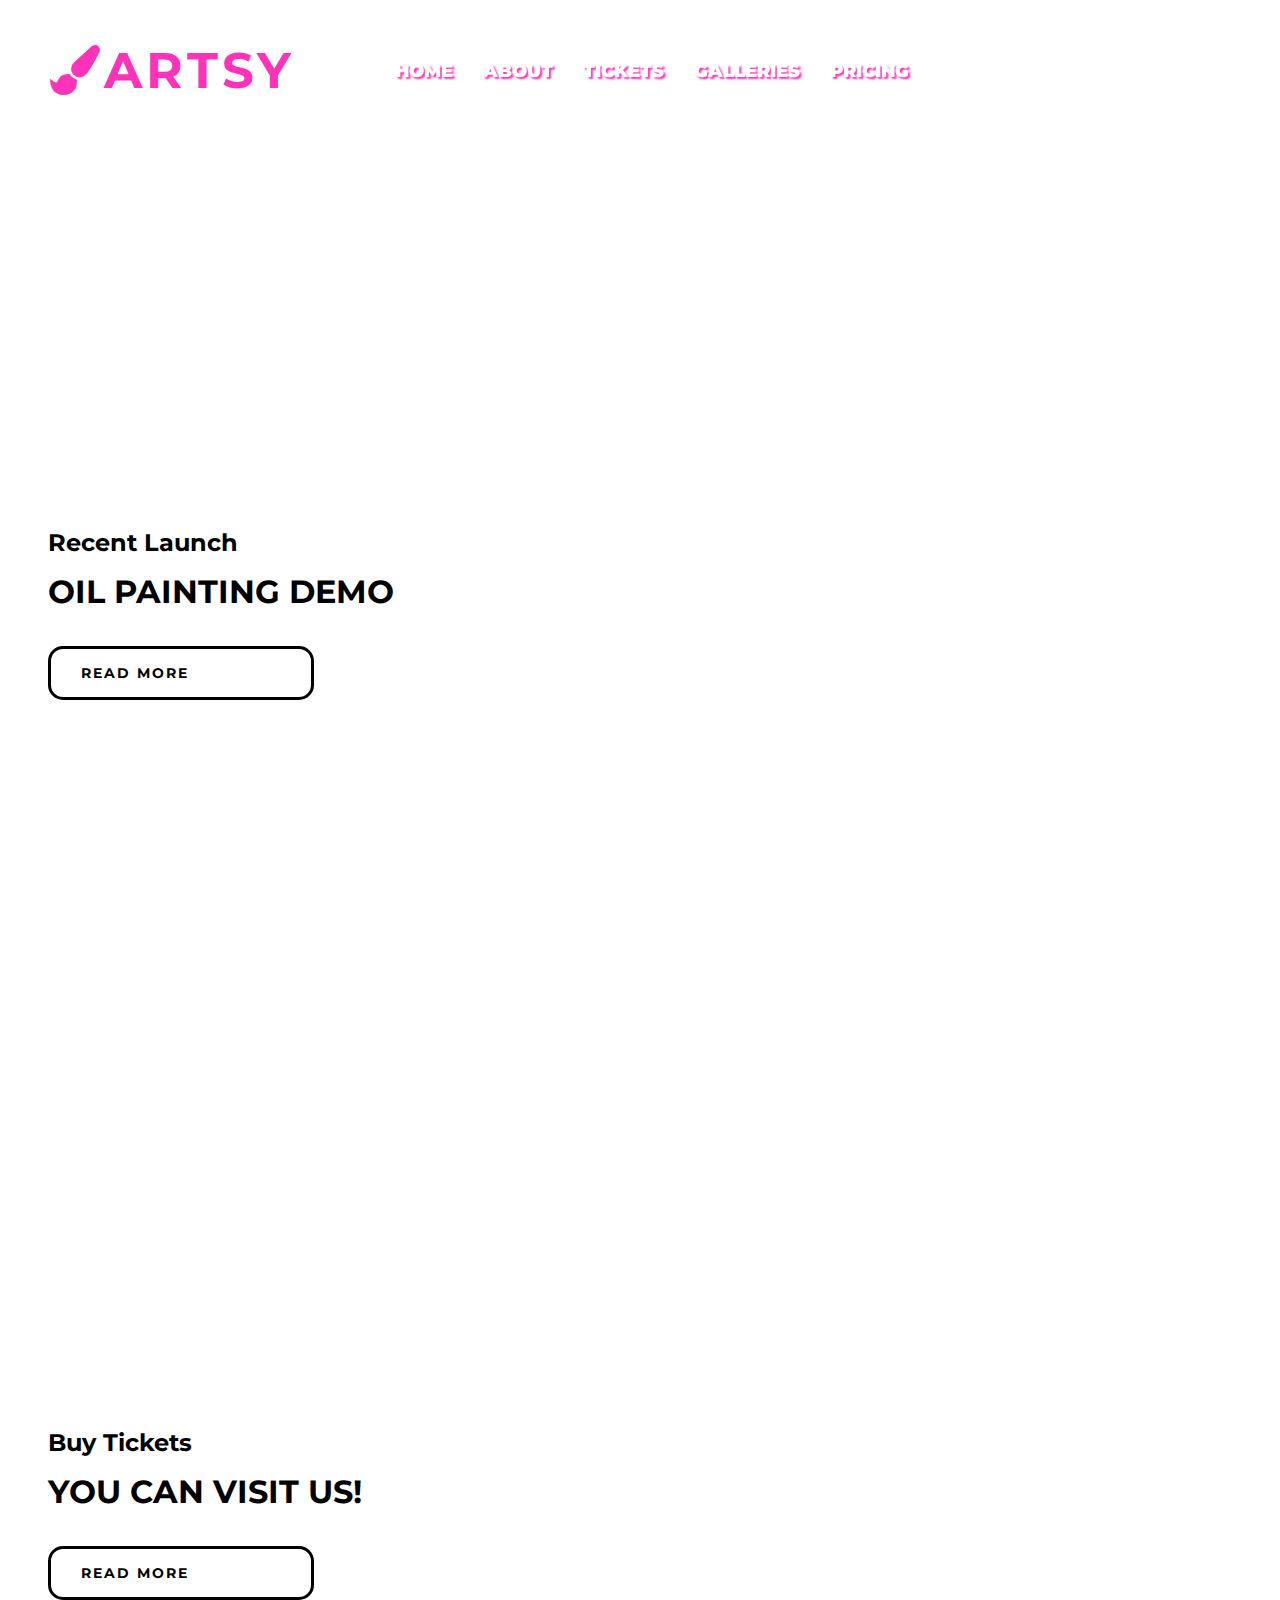
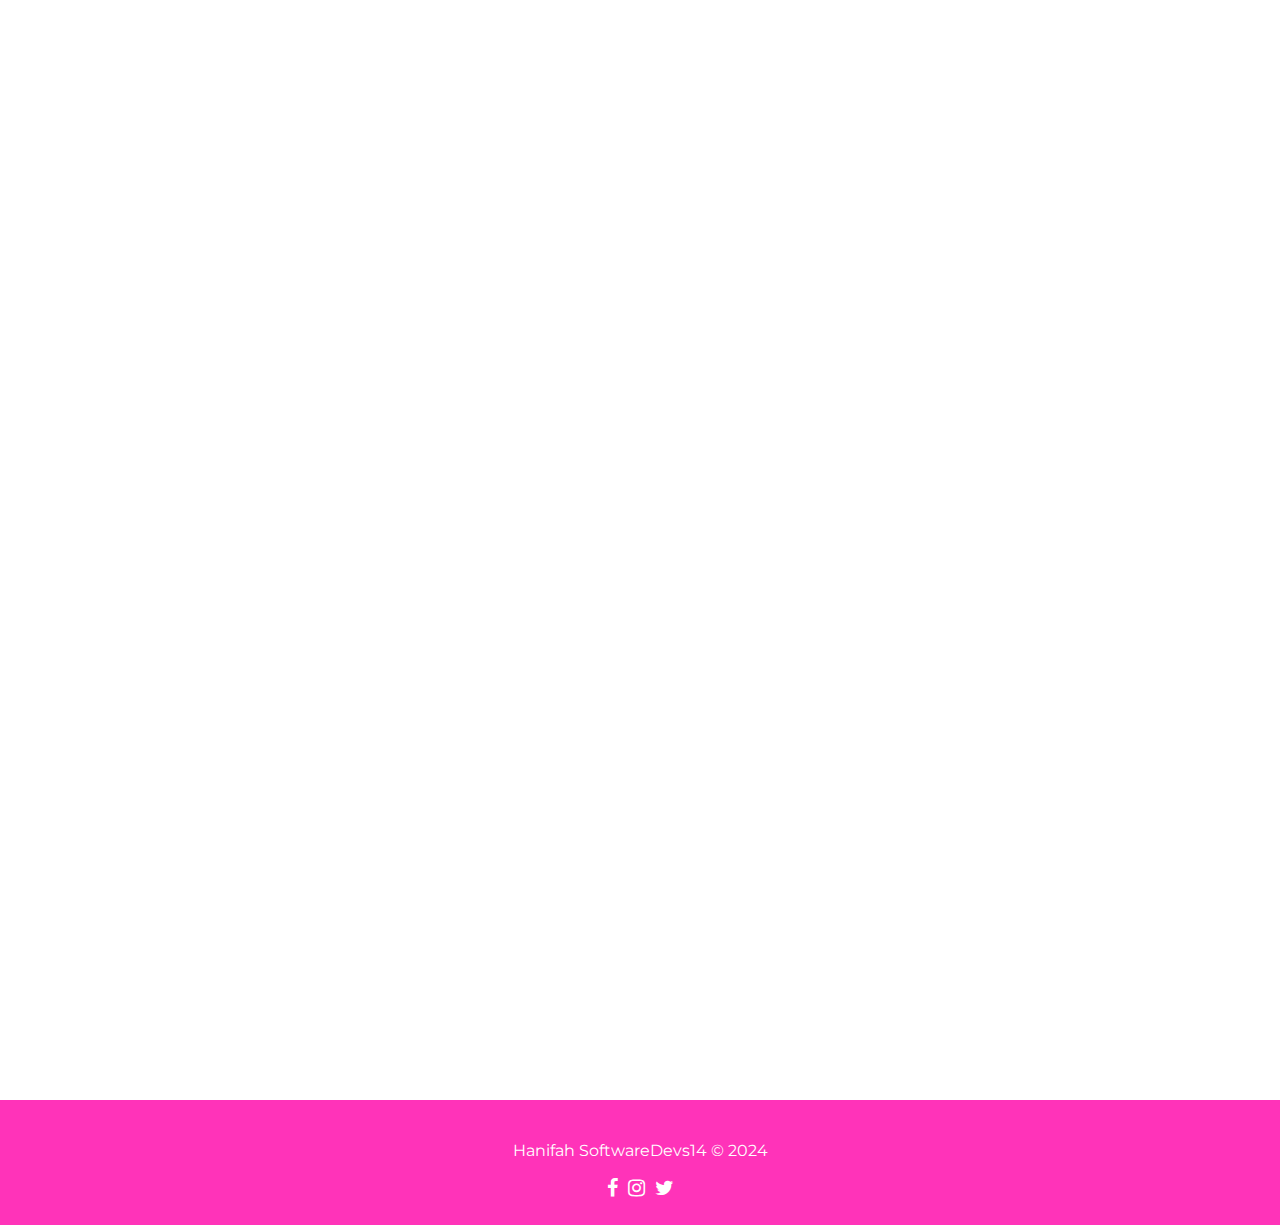
==== index.html @ 30b9deac "Updates made to  README file and comments  added to html and css files" ====
<!DOCTYPE html>
<html lang="en">
  <head>
    <meta charset="UTF-8" />
    <meta name="viewport" content="width=device-width, initial-scale=1.0" />
    <link href="styles.css" rel="stylesheet" type="text/css" />

    <!-- Externally linked styles sheets  -->
    <!-- Font Awesome Icons style sheet  -->
    <link
      rel="stylesheet"
      href="https://cdnjs.cloudflare.com/ajax/libs/font-awesome/4.7.0/css/font-awesome.min.css"
    />
    <!-- Montesserat Font styles sheet -->
    <link
      href="https://fonts.googleapis.com/css?family=Montserrat"
      rel="stylesheet"
    />

    <title>Artsy</title>
  </head>
  <body>
    <main>
      <button id="myBtn" title="Scroll to top">
        <i class="fa fa-paint-brush"></i>
      </button>
      <!-- i tags are used by font awesome to incorporate icons inline -->

      <header>
        <h1 id="title"><i class="fa fa-paint-brush"></i>ARTSY</h1>
        <nav class="navbar">
          <a class="navlinks" href="">Home</a>
          <a class="navlinks" href="">About</a>
          <a class="navlinks" href="">Tickets</a>
          <a class="navlinks" href="">Galleries</a>
          <a class="navlinks" href="">Pricing</a>
        </nav>
        <!-- <embed
          id="introtunes"
          name="MickeyWhistle"
          src="/Media/mickey-mouse-steamboat-willie-whistle.mp3"
          loop="false"
          autostart="true"
        /> -->
        <!-- Autoplays intro tunes when the site is opened -->
      </header>

      <section class="background" id="img1">
        <div class="info" id="infobox1">
          <h2 class="tagline">Recent Launch</h2>
          <h1 class="headline">OIL PAINTING DEMO</h1>
          <a class="more" href="">Read More</a>
        </div>
      </section>

      <section class="background" id="img2">
        <div class="info" id="infobox2">
          <h2 class="tagline">Buy Tickets</h2>
          <h1 class="headline">YOU CAN VISIT US!</h1>
          <a class="more" href="">Read More</a>
        </div>
      </section>
      <section class="background" id="img3">
        <div class="info" id="infobox3">
          <h2 class="tagline">Pyropgraphy Workshops</h2>
          <h1 class="headline">EXPLORE DIFFERENT FORMS OF ART</h1>
          <a class="more" id="more3" href="">Read More</a>
        </div>
      </section>
      <footer>
        <p>Hanifah SoftwareDevs14 &copy; 2024</p>
        <div class="socials">
          <a class="socialicons" href=""><i class="fa fa-facebook"></i></a>
          <a class="socialicons" href=""><i class="fa fa-instagram"></i></a>
          <a class="socialicons" href=""><i class="fa fa-twitter"></i></a>
        </div>
      </footer>
    </main>
    <!--Linking Javascript file-->
    <script src="script.js"></script>
  </body>
</html>
---- styles.css ----
body,
h1,
h2 {
  padding: 0;
  margin: 0;
  font-family: "Montserrat";
}
#title {
  font-size: 50px;
  color: #ff33b9;
  text-shadow: 2px 2px 2px white;
  letter-spacing: 4px;
}
header {
  position: fixed;
  color: white;
  display: flex;
  padding: 40px 50px;
  gap: 100px;
  z-index: 10;
}

/* Scroll to top features */
html {
  scroll-behavior: smooth;
}
#myBtn {
  display: none;
  position: fixed;
  bottom: 20px;
  right: 40px;
  z-index: 2;
  border: none;
  outline: none;
  background-color: black;
  color: white;
  cursor: pointer;
  padding: 15px;
  border-radius: 30px;
  font-size: 25px;
  background-image: none;
}

#myBtn:hover {
  background-color: white;
  color: #ff33b9;
}

/* Main Body of Page */
#img1 {
  display: flex;
  flex-direction: column;
  background-image: url(Media/art1.jpg);
  /* opacity: 60%; */
}
#img2 {
  display: flex;
  flex-direction: column;
  background-image: url(Media/art3.jpg);
}
#img3 {
  display: flex;
  flex-direction: column;
  background-image: url(Media/art2.jpg);
}
.background {
  position: relative;
  background-size: cover;
  background-position: center;
  height: 100vh;
}
nav {
  display: flex;
  flex-direction: row;
  flex-wrap: wrap;
  gap: 30px;
  text-transform: uppercase;
  align-items: center;
}
nav a {
  text-decoration: none;
  font-size: 18px;
  font-weight: 900;
  color: white;
  text-shadow: 2px 2px 2px #ff33b9;
}
nav a:hover {
  background-color: white;
  color: #ff33b9;
  border-radius: 15px;
  padding: 10px;
  text-shadow: none;
}
.info {
  position: absolute;
  bottom: 200px;
  left: 3rem;
  color: black;
  display: flex;
  flex-direction: column;
  gap: 15px;
  z-index: 1;
  /* specifies the gap between eleements in flexbox */
}
#infobox3 {
  color: white;
}
#more3 {
  color: white;
  border: 3px solid white;
}
.more {
  margin-top: 20px;
  display: inline-block;
  max-width: 200px;
  text-transform: uppercase;
  font-weight: 700;
  font-size: 14px;
  letter-spacing: 2px;
  opacity: 1;
  color: black;
  border: 3px solid black;
  padding: 15px 30px;
  text-decoration: none;
  border-radius: 15px;
}

.more:hover,
#more3:hover {
  background-color: white;
  color: #ff33b9;
  border: transparent;
}
footer {
  background-color: #ff33b9;
  text-align: center;
  font-size: medium;
  color: white;
  padding: 25px;
}
.socials {
  display: flex;
  flex-direction: row;
  justify-content: center;
  gap: 10px;
  font-size: 20px;
  color: white;
}
.socialicons {
  color: white;
}
.socialicons:hover {
  color: black;
}

/* Audio */
/* #introtunes {
  visibility: hidden;
} */
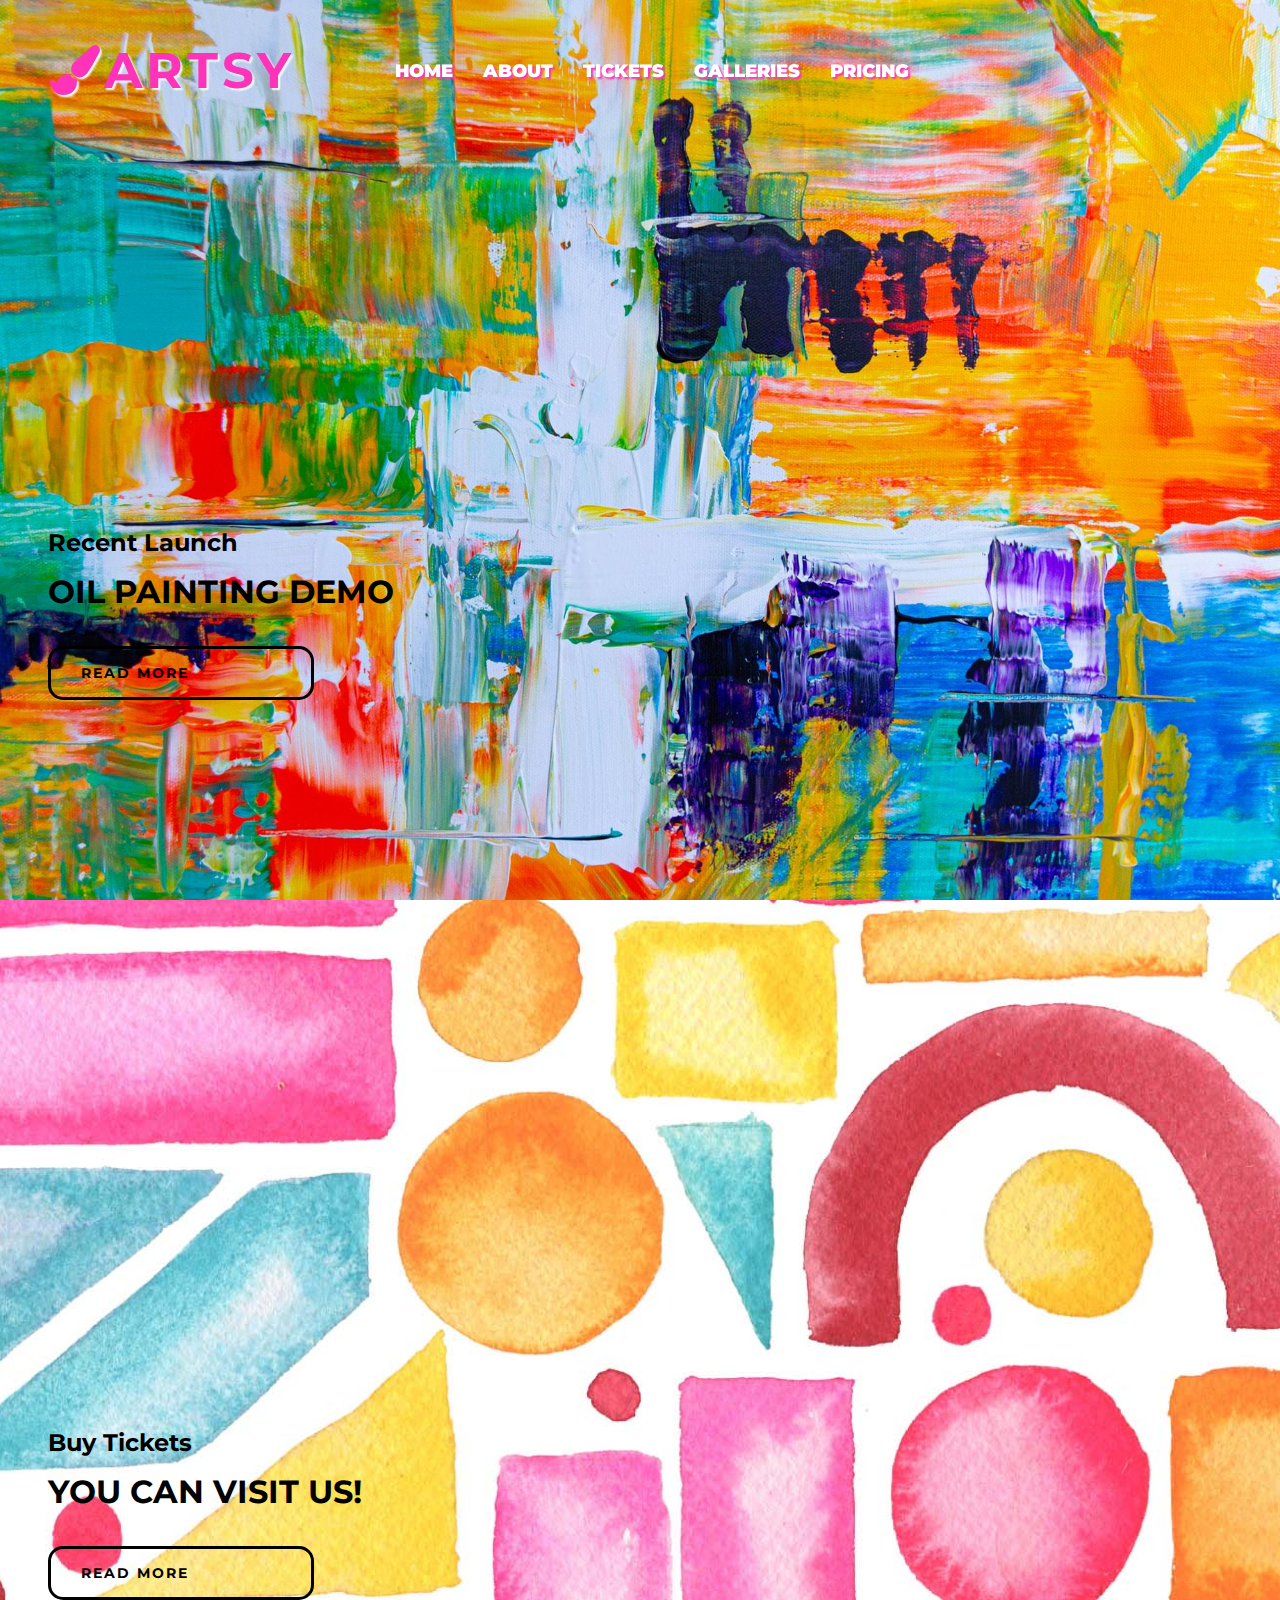
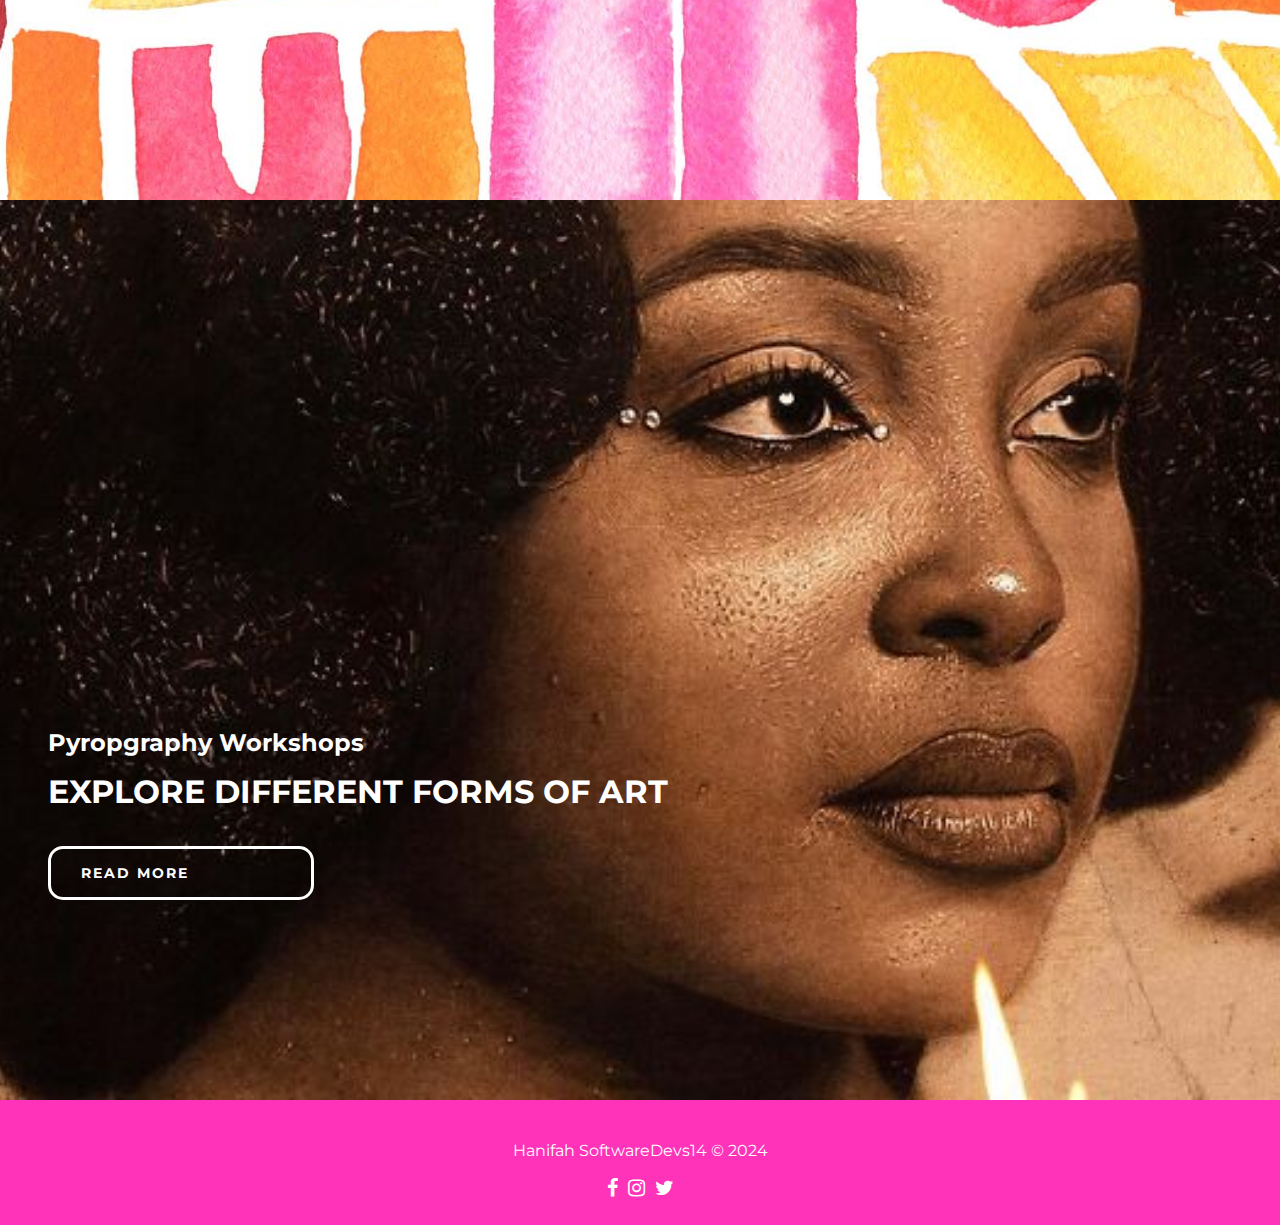
==== commit 0d00535f: "File shuffle around" ====
--- a/index.html
+++ b/index.html
@@ -3,7 +3,7 @@
   <head>
     <meta charset="UTF-8" />
     <meta name="viewport" content="width=device-width, initial-scale=1.0" />
-    <link href="styles.css" rel="stylesheet" type="text/css" />
+    <link href="./styles.css" rel="stylesheet" type="text/css" />
 
     <!-- Externally linked styles sheets  -->
     <!-- Font Awesome Icons style sheet  -->
@@ -16,6 +16,8 @@
       href="https://fonts.googleapis.com/css?family=Montserrat"
       rel="stylesheet"
     />
+    <!--Linking Javascript file-->
+    <script src="./script.js" defer></script>
 
     <title>Artsy</title>
   </head>
@@ -38,7 +40,7 @@
         <!-- <embed
           id="introtunes"
           name="MickeyWhistle"
-          src="/Media/mickey-mouse-steamboat-willie-whistle.mp3"
+          src="./Media/mickey-mouse-steamboat-willie-whistle.mp3"
           loop="false"
           autostart="true"
         /> -->
@@ -76,7 +78,5 @@
         </div>
       </footer>
     </main>
-    <!--Linking Javascript file-->
-    <script src="script.js"></script>
   </body>
 </html>
--- a/styles.css
+++ b/styles.css
@@ -50,18 +50,18 @@
 #img1 {
   display: flex;
   flex-direction: column;
-  background-image: url(Media/art1.jpg);
+  background-image: url(./Media/art1.jpg);
   /* opacity: 60%; */
 }
 #img2 {
   display: flex;
   flex-direction: column;
-  background-image: url(Media/art3.jpg);
+  background-image: url(./Media/art3.jpg);
 }
 #img3 {
   display: flex;
   flex-direction: column;
-  background-image: url(Media/art2.jpg);
+  background-image: url(./Media/art2.jpg);
 }
 .background {
   position: relative;
